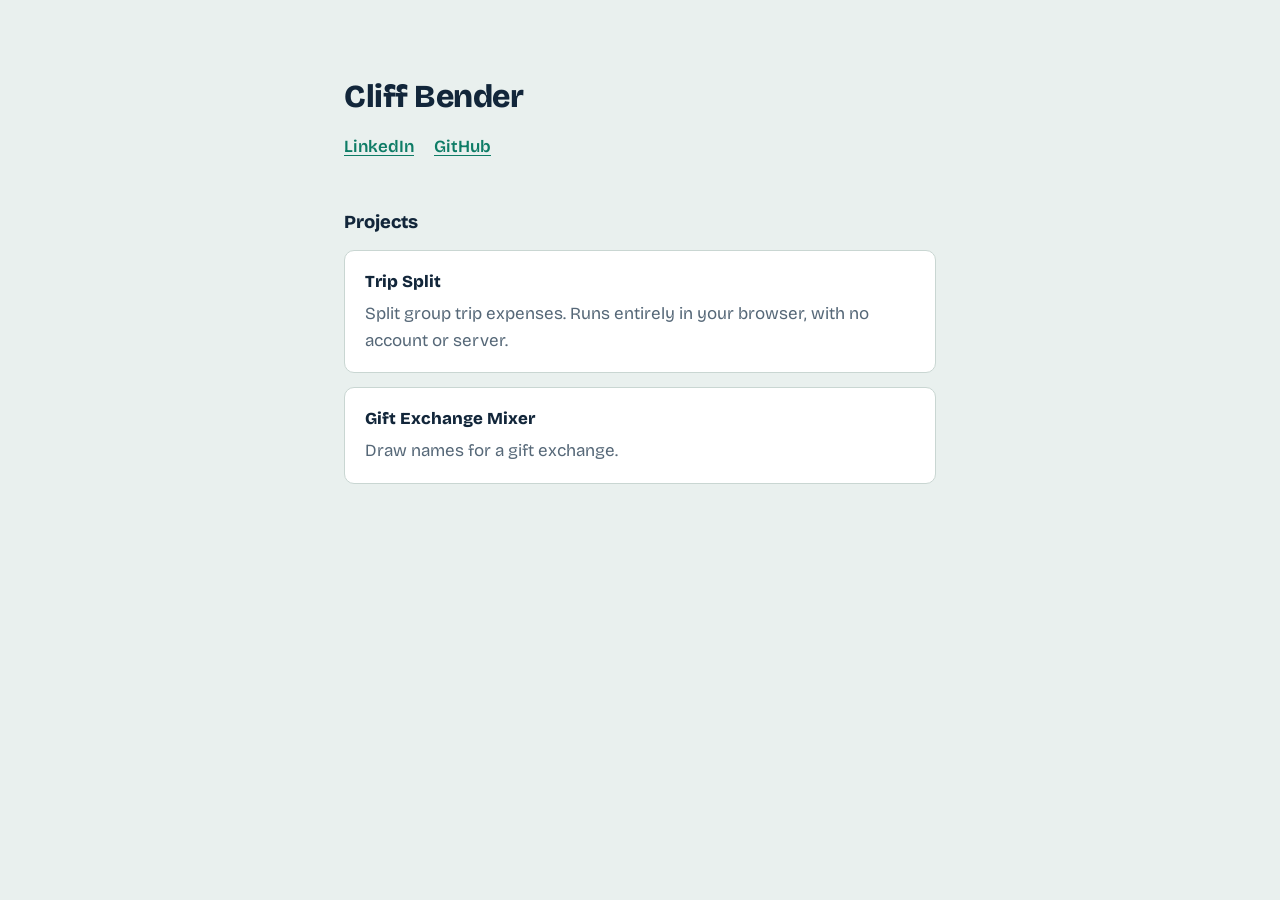
==== index.html @ 7b99299f "Gift Exchange Mixer" ====
<!doctype html>
<html lang="en">
<head>
<meta charset="utf-8">
<meta name="viewport" content="width=device-width, initial-scale=1">
<title>Cliff Bender</title>
<meta name="description" content="Projects by Cliff Bender.">
<link rel="icon" href="data:image/svg+xml,<svg xmlns=%22http://www.w3.org/2000/svg%22 viewBox=%220 0 100 100%22><text y=%22.9em%22 font-size=%2290%22>🔑</text></svg>">
<link rel="preconnect" href="https://fonts.googleapis.com">
<link rel="preconnect" href="https://fonts.gstatic.com" crossorigin>
<link href="https://fonts.googleapis.com/css2?family=Bricolage+Grotesque:opsz,wght@12..96,400;12..96,600;12..96,800&display=swap" rel="stylesheet">
<style>
/* Tokens shared with /ExpenseSplitter */
:root {
  --bg: #e9f0ee;
  --panel: #ffffff;
  --ink: #12263a;
  --muted: #566878;
  --line: #c9d6d2;
  --accent: #0e7c66;
  --radius: 10px;
  --font: "Bricolage Grotesque", system-ui, -apple-system, "Segoe UI", Roboto, sans-serif;
}
@media (prefers-color-scheme: dark) {
  :root {
    --bg: #0f1a22;
    --panel: #17252f;
    --ink: #e6eef0;
    --muted: #9db0ba;
    --line: #2b3c47;
    --accent: #4cc3a6;
  }
}
* { box-sizing: border-box; }
html { -webkit-text-size-adjust: 100%; }
body {
  margin: 0;
  background: var(--bg);
  color: var(--ink);
  font-family: var(--font);
  font-size: 17px;
  line-height: 1.55;
}
main { max-width: 640px; margin: 0 auto; padding: 72px 24px 64px; }
a { color: var(--accent); text-underline-offset: 0.18em; }
:focus-visible { outline: 3px solid var(--accent); outline-offset: 3px; border-radius: 3px; }
h1 { margin: 0; font-size: 2rem; font-weight: 800; letter-spacing: -0.015em; }
.contact { display: flex; flex-wrap: wrap; gap: 8px 20px; margin: 12px 0 0; padding: 0; list-style: none; font-weight: 600; }
h2 { margin: 48px 0 14px; font-size: 1.15rem; font-weight: 800; }
.work { display: grid; gap: 14px; margin: 0; padding: 0; list-style: none; }
.piece {
  background: var(--panel);
  border: 1px solid var(--line);
  border-radius: var(--radius);
  padding: 18px 20px;
}
.piece h3 { margin: 0; font-size: 1.05rem; font-weight: 800; }
.piece h3 a { color: var(--ink); text-decoration: none; }
.piece h3 a:hover { color: var(--accent); text-decoration: underline; }
.piece p { margin: 6px 0 0; color: var(--muted); }
</style>
</head>
<body>
<main>
  <h1>Cliff Bender</h1>
  <ul class="contact">
    <li><a href="https://www.linkedin.com/in/cliff-bender/">LinkedIn</a></li>
    <li><a href="https://github.com/twinetek">GitHub</a></li>
  </ul>

  <h2>Projects</h2>
  <ul class="work">
    <li class="piece">
      <h3><a href="./ExpenseSplitter/">Trip Split</a></h3>
      <p>Split group trip expenses. Runs entirely in your browser, with no account or server.</p>
    </li>
    <li class="piece">
      <h3><a href="./GiftExchangeMixer/">Gift Exchange Mixer</a></h3>
      <p>Draw names for a gift exchange.</p>
    </li>
  </ul>
</main>
</body>
</html>
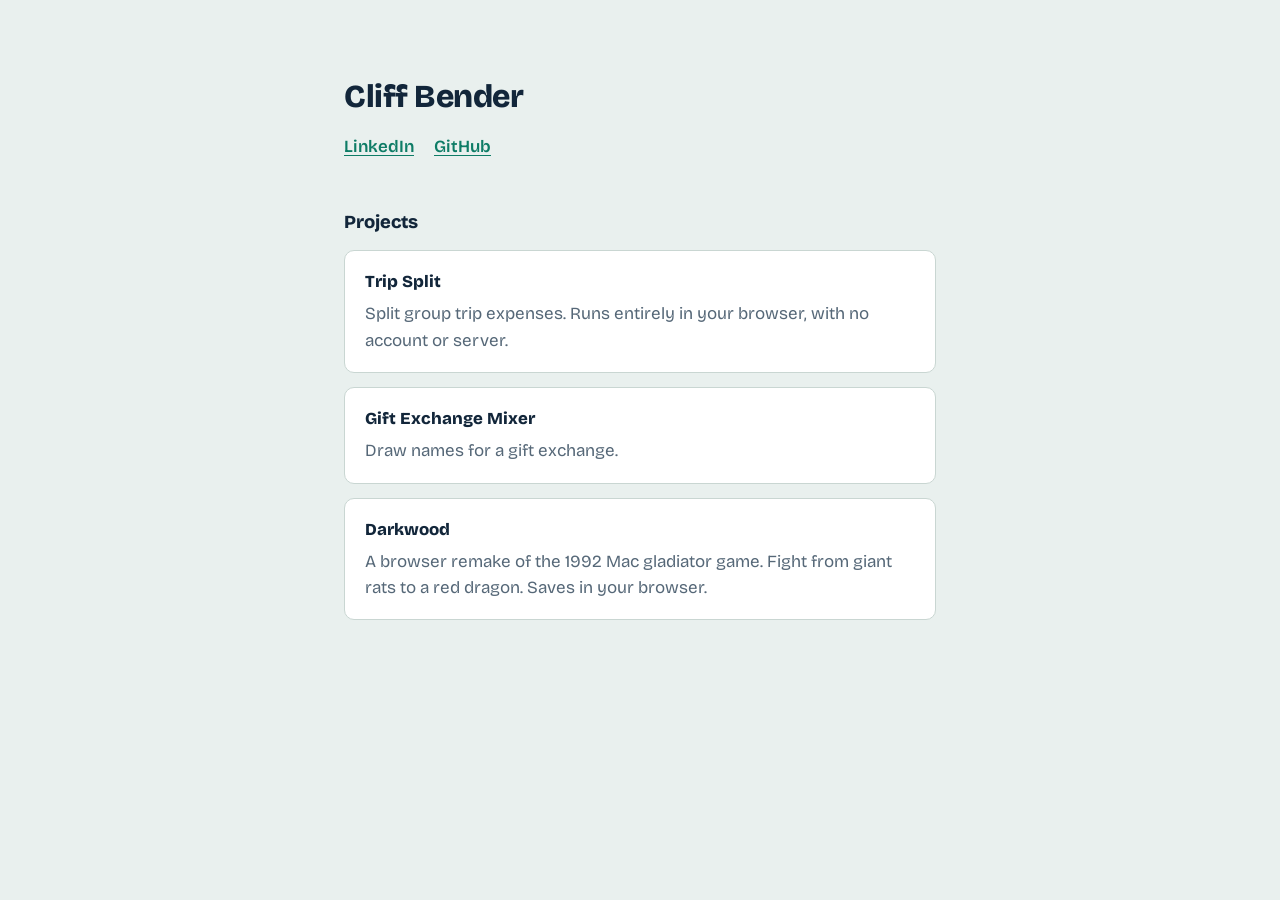
==== commit b0daf38e: "Darkwood clone init" ====
--- a/index.html
+++ b/index.html
@@ -78,6 +78,10 @@
       <h3><a href="./GiftExchangeMixer/">Gift Exchange Mixer</a></h3>
       <p>Draw names for a gift exchange.</p>
     </li>
+    <li class="piece">
+      <h3><a href="./Darkwood/">Darkwood</a></h3>
+      <p>A browser remake of the 1992 Mac gladiator game. Fight from giant rats to a red dragon. Saves in your browser.</p>
+    </li>
   </ul>
 </main>
 </body>
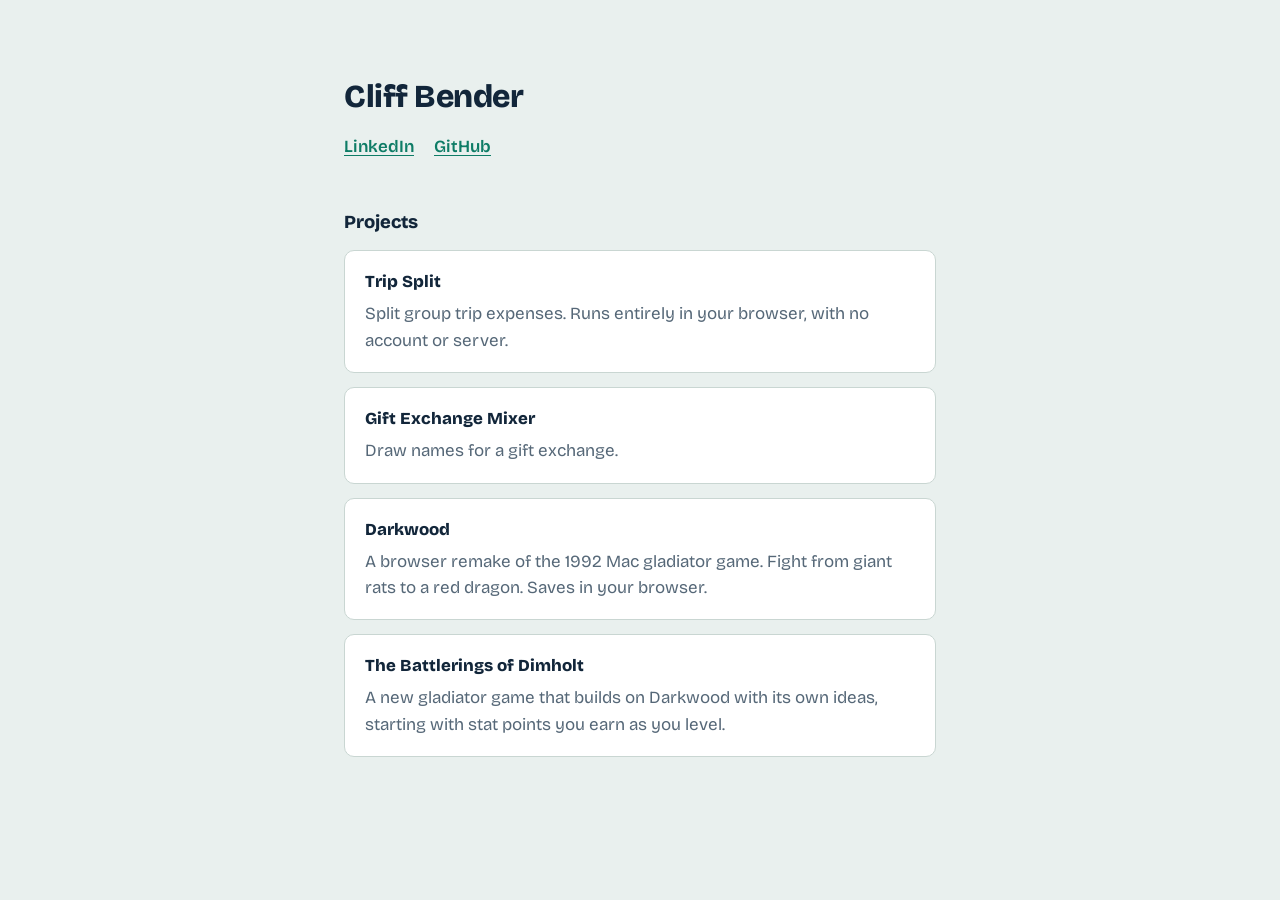
==== commit 8863c3fb: "Clone for Battlerings of Dimholt" ====
--- a/index.html
+++ b/index.html
@@ -82,6 +82,10 @@
       <h3><a href="./Darkwood/">Darkwood</a></h3>
       <p>A browser remake of the 1992 Mac gladiator game. Fight from giant rats to a red dragon. Saves in your browser.</p>
     </li>
+    <li class="piece">
+      <h3><a href="./BattleringsOfDimholt/">The Battlerings of Dimholt</a></h3>
+      <p>A new gladiator game that builds on Darkwood with its own ideas, starting with stat points you earn as you level.</p>
+    </li>
   </ul>
 </main>
 </body>
